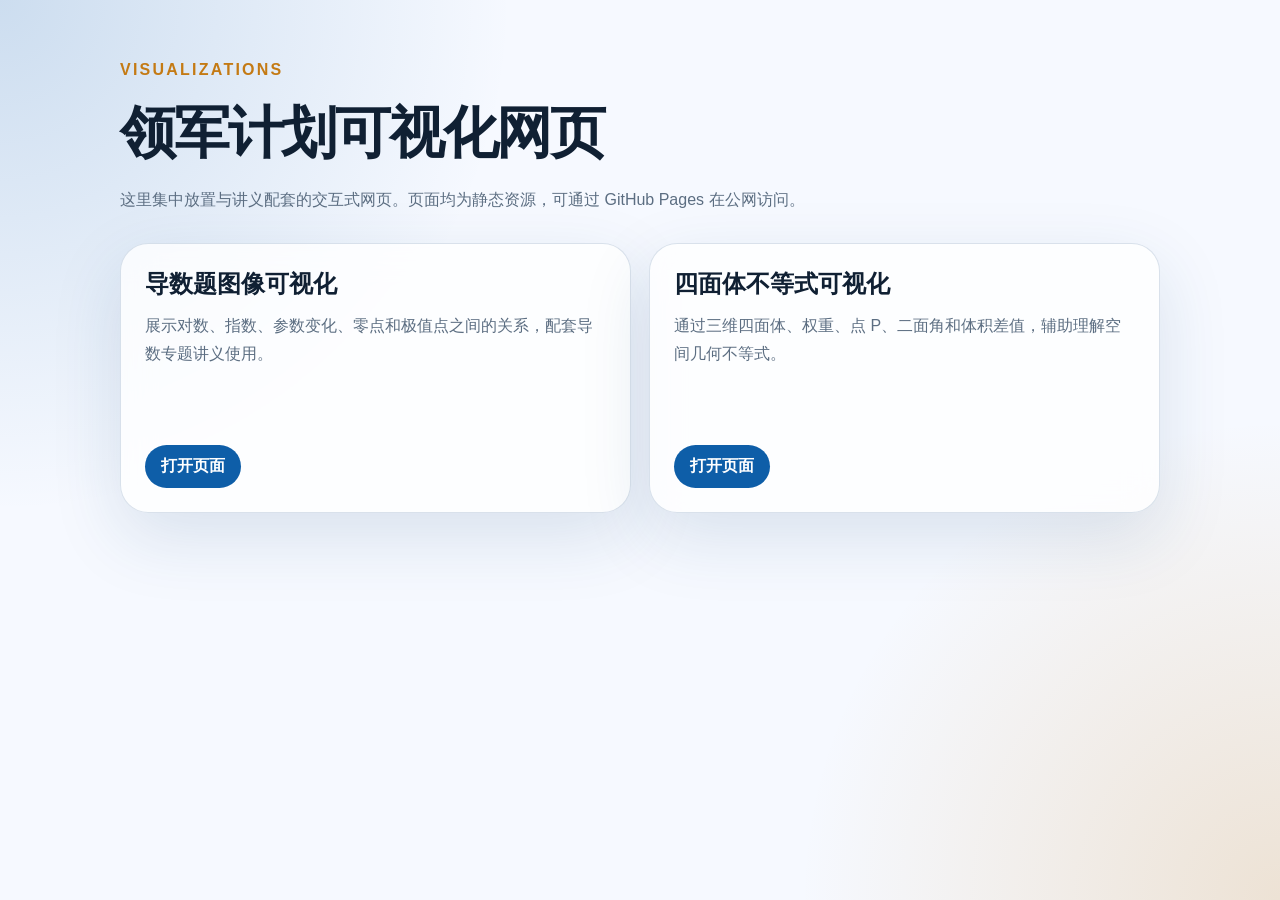
==== 领军计划/可视化网页/index.html @ 7e8201c2 "Add visualization pages" ====
<!doctype html>
<html lang="zh-CN">
<head>
  <meta charset="utf-8">
  <meta name="viewport" content="width=device-width, initial-scale=1">
  <title>领军计划可视化网页</title>
  <style>
    :root {
      --ink: #102033;
      --muted: #5c6e82;
      --blue: #0e5ea8;
      --gold: #c47a14;
      --line: rgba(25, 77, 130, 0.16);
      --card: rgba(255, 255, 255, 0.78);
    }
    body {
      margin: 0;
      min-height: 100vh;
      font-family: "Microsoft YaHei", "Noto Sans CJK SC", sans-serif;
      color: var(--ink);
      background:
        radial-gradient(circle at top left, rgba(14, 94, 168, 0.18), transparent 32rem),
        radial-gradient(circle at bottom right, rgba(196, 122, 20, 0.18), transparent 30rem),
        #f6f9ff;
    }
    main {
      width: min(1040px, calc(100% - 32px));
      margin: 0 auto;
      padding: 56px 0;
    }
    header {
      margin-bottom: 28px;
    }
    .eyebrow {
      margin: 0 0 12px;
      color: var(--gold);
      font-weight: 800;
      letter-spacing: 0.14em;
    }
    h1 {
      margin: 0 0 14px;
      font-size: clamp(32px, 6vw, 56px);
      letter-spacing: -0.04em;
    }
    .lead {
      max-width: 760px;
      margin: 0;
      color: var(--muted);
      line-height: 1.8;
    }
    .grid {
      display: grid;
      gap: 18px;
      grid-template-columns: repeat(auto-fit, minmax(280px, 1fr));
    }
    .card {
      min-height: 220px;
      display: flex;
      flex-direction: column;
      justify-content: space-between;
      padding: 24px;
      border: 1px solid var(--line);
      border-radius: 28px;
      background: var(--card);
      box-shadow: 0 24px 70px rgba(24, 68, 115, 0.13);
      backdrop-filter: blur(16px);
    }
    h2 {
      margin: 0 0 12px;
      font-size: 24px;
    }
    p {
      margin: 0;
      color: var(--muted);
      line-height: 1.75;
    }
    a.button {
      display: inline-flex;
      width: fit-content;
      margin-top: 22px;
      padding: 11px 16px;
      border-radius: 999px;
      color: #fff;
      background: var(--blue);
      text-decoration: none;
      font-weight: 800;
    }
  </style>
</head>
<body>
  <main>
    <header>
      <p class="eyebrow">VISUALIZATIONS</p>
      <h1>领军计划可视化网页</h1>
      <p class="lead">这里集中放置与讲义配套的交互式网页。页面均为静态资源，可通过 GitHub Pages 在公网访问。</p>
    </header>

    <section class="grid">
      <article class="card">
        <div>
          <h2>导数题图像可视化</h2>
          <p>展示对数、指数、参数变化、零点和极值点之间的关系，配套导数专题讲义使用。</p>
        </div>
        <a class="button" href="./2026-05-04-导数题图像可视化/">打开页面</a>
      </article>

      <article class="card">
        <div>
          <h2>四面体不等式可视化</h2>
          <p>通过三维四面体、权重、点 P、二面角和体积差值，辅助理解空间几何不等式。</p>
        </div>
        <a class="button" href="./2026-05-04-四面体不等式可视化/">打开页面</a>
      </article>
    </section>
  </main>
</body>
</html>
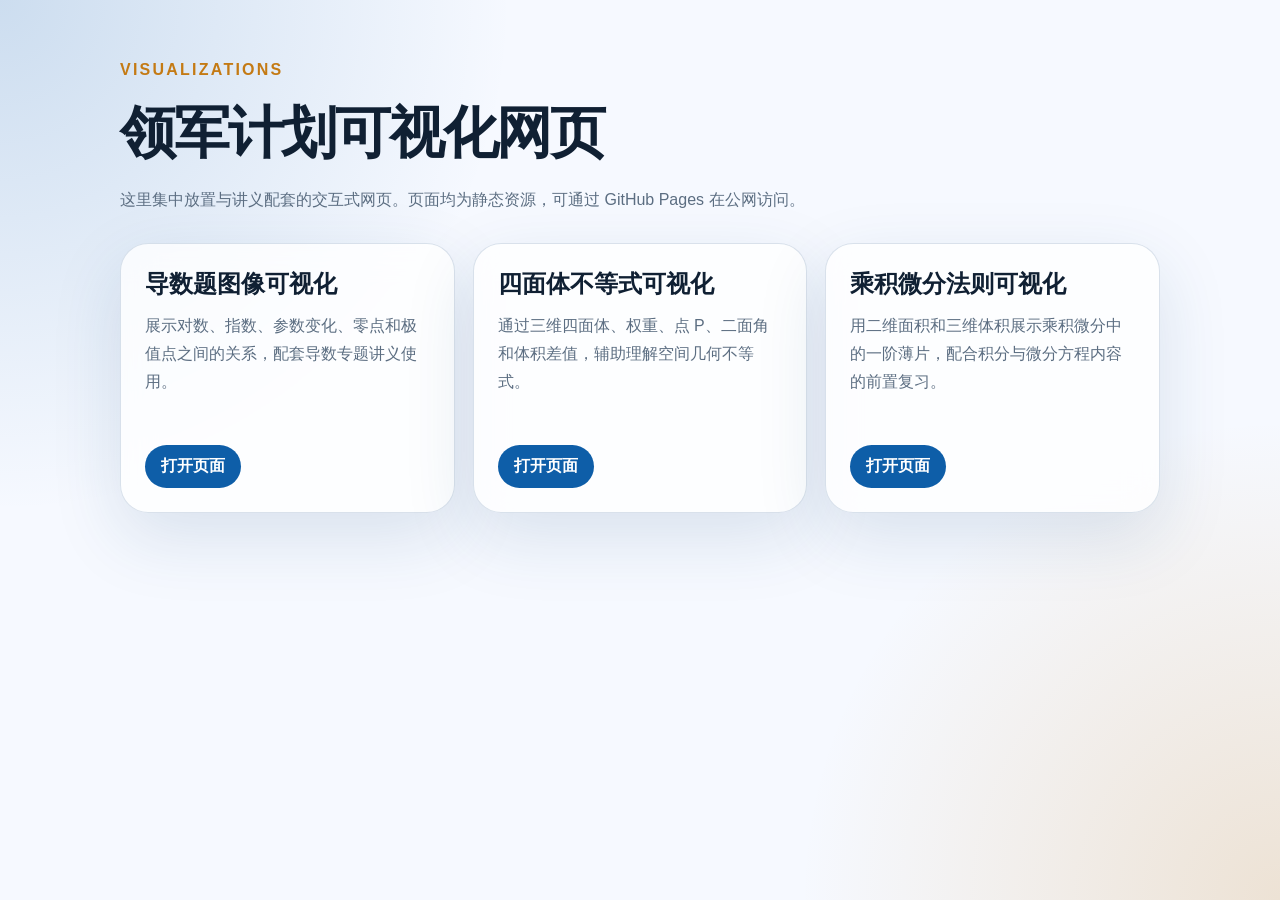
==== commit bc076fe1: "Add product rule visualization" ====
--- a/领军计划/可视化网页/index.html
+++ b/领军计划/可视化网页/index.html
@@ -111,6 +111,14 @@
         </div>
         <a class="button" href="./2026-05-04-四面体不等式可视化/">打开页面</a>
       </article>
+
+      <article class="card">
+        <div>
+          <h2>乘积微分法则可视化</h2>
+          <p>用二维面积和三维体积展示乘积微分中的一阶薄片，配合积分与微分方程内容的前置复习。</p>
+        </div>
+        <a class="button" href="./2026-05-22-乘积微分法则可视化/">打开页面</a>
+      </article>
     </section>
   </main>
 </body>
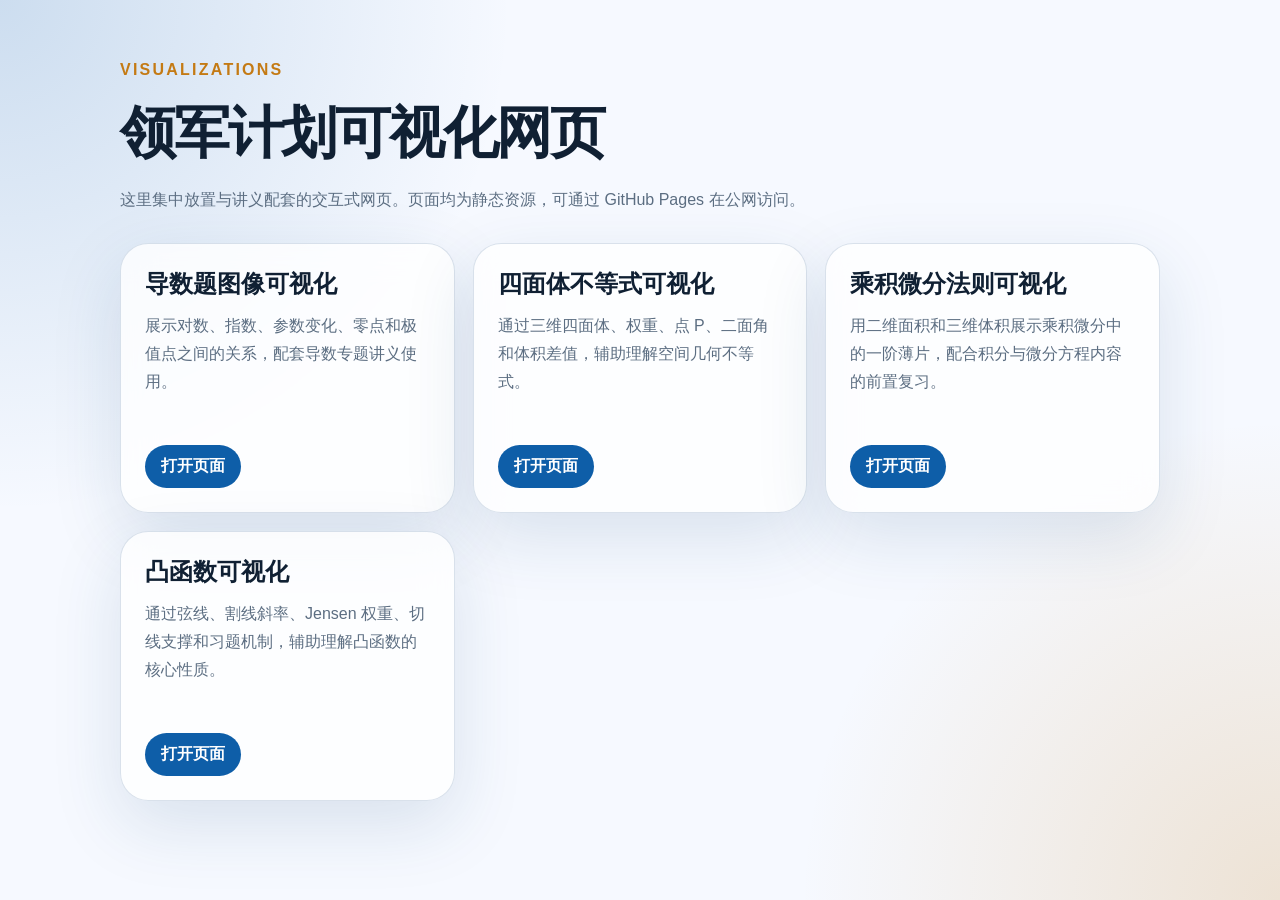
==== commit 0d770ae9: "Add convex lecture updates and Taylor handout" ====
--- a/领军计划/可视化网页/index.html
+++ b/领军计划/可视化网页/index.html
@@ -119,6 +119,14 @@
         </div>
         <a class="button" href="./2026-05-22-乘积微分法则可视化/">打开页面</a>
       </article>
+
+      <article class="card">
+        <div>
+          <h2>凸函数可视化</h2>
+          <p>通过弦线、割线斜率、Jensen 权重、切线支撑和习题机制，辅助理解凸函数的核心性质。</p>
+        </div>
+        <a class="button" href="./2026-06-20-凸函数可视化/">打开页面</a>
+      </article>
     </section>
   </main>
 </body>
